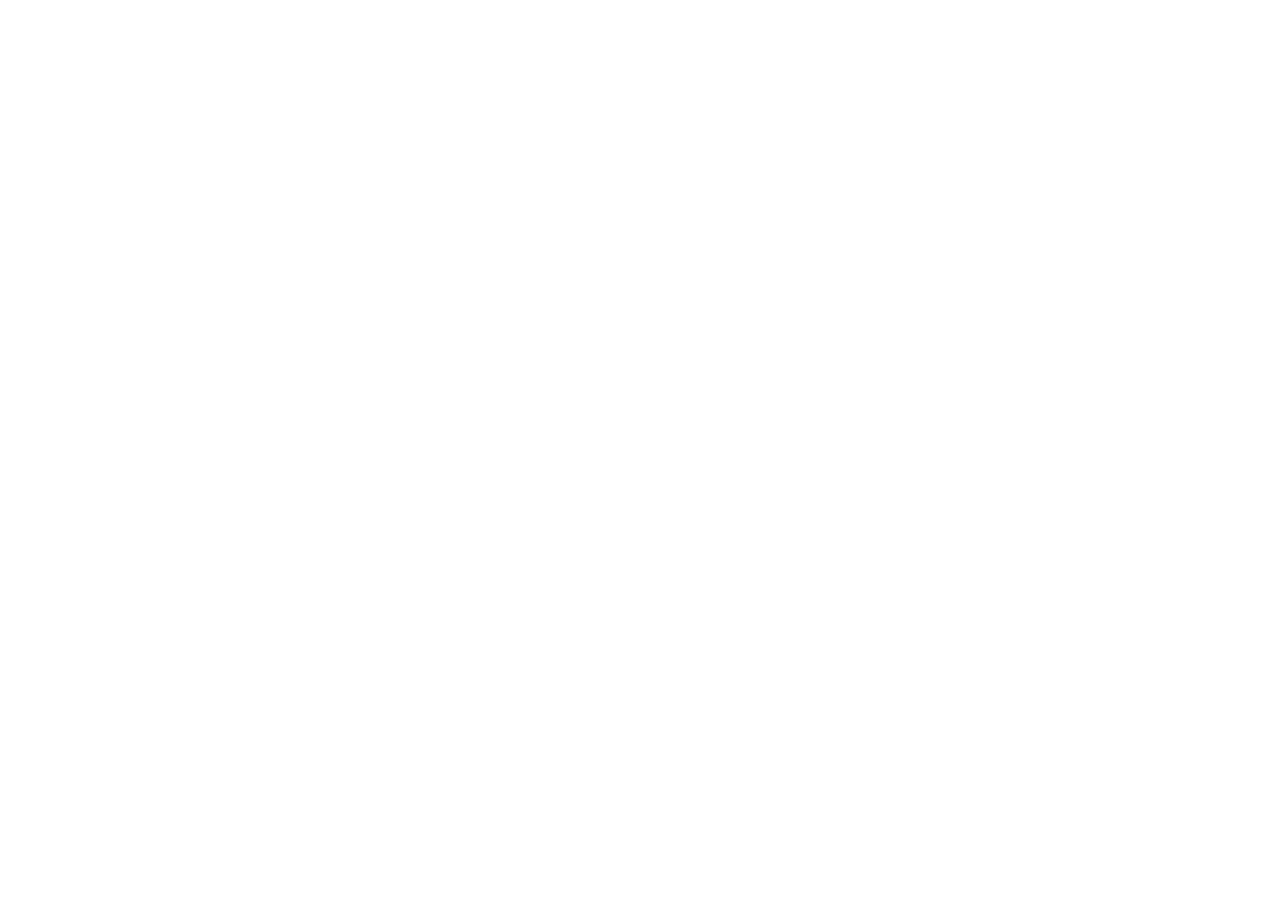
==== index.html @ 860779cf "Añadiendo data" ====
<!DOCTYPE html>
<html>
  <head>
    <meta charset="utf-8">
    <meta name="viewport" content="width=device-width, initial-scale=1, maximum-scale=1">
    <title></title>
    <link rel="stylesheet" href="https://maxcdn.bootstrapcdn.com/bootstrap/3.3.7/css/bootstrap.min.css" integrity="sha384-BVYiiSIFeK1dGmJRAkycuHAHRg32OmUcww7on3RYdg4Va+PmSTsz/K68vbdEjh4u"
    crossorigin="anonymous">
    <!--Import jQuery before bootstrap.css-->
    <link href="https://fonts.googleapis.com/css?family=Raleway:100,200,300,400,500,600,700" rel="stylesheet">
    <link rel="stylesheet" href="vendors/bootstrap/css/bootstrap.min.css">
    <link rel="stylesheet" href="assets/icons/font-awesome-4.7.0/css/font-awesome.min.css">
	  <link rel="stylesheet" href="css/main.css">
  </head>
  <body>


    <!--Import jQuery before bootstrap.js-->
    <script type="text/javascript" src="vendors/js/jquery-3.2.1.min.js"></script>
    <script type="text/javascript" src="vendors/bootstrap/js/bootstrap.min.js"></script>
    <script type="text/javascript" src="js/app.js"></script>
  </body>
</html>
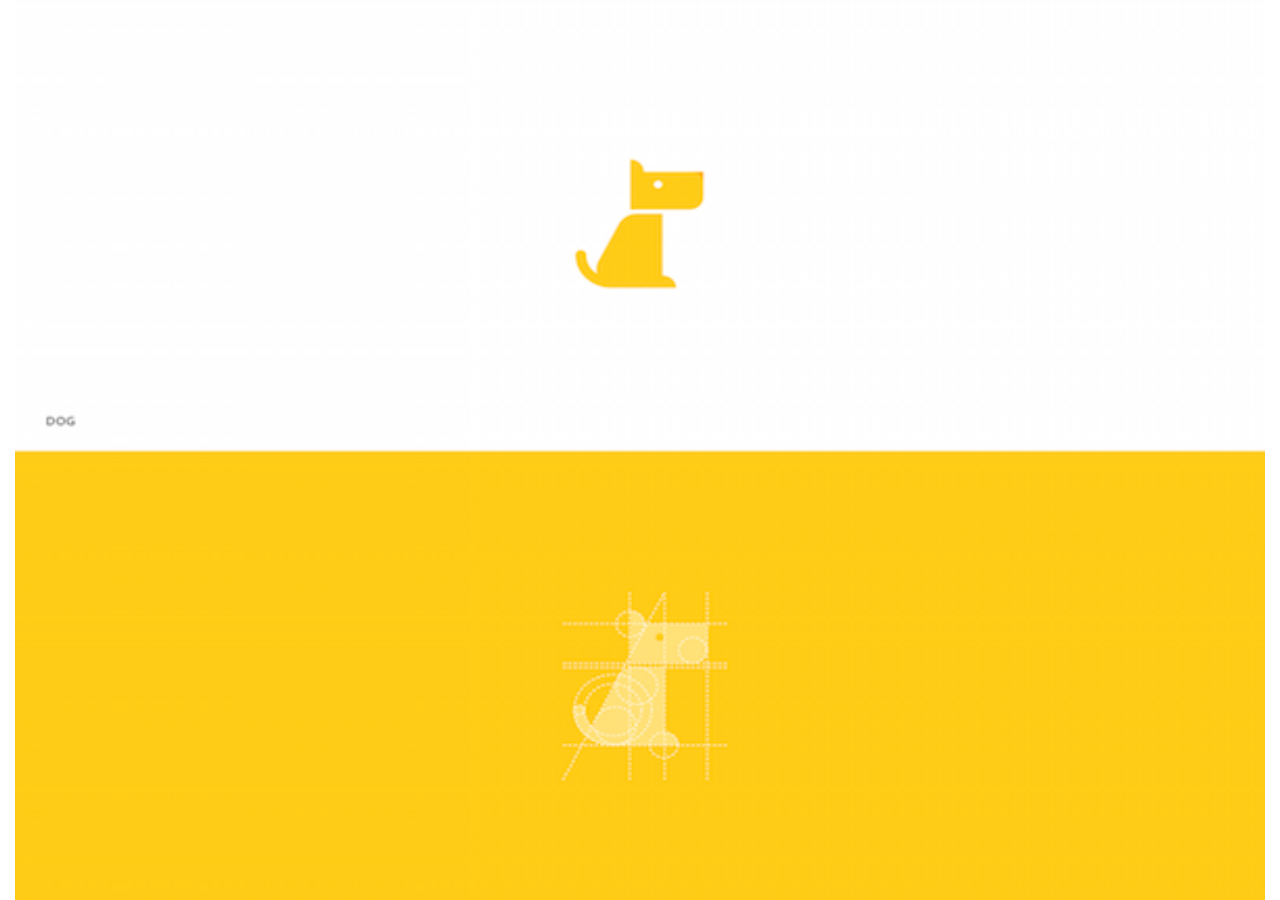
==== commit f4faf3ae: "última actialización antes 1:00pm" ====
--- a/index.html
+++ b/index.html
@@ -13,7 +13,9 @@
 	  <link rel="stylesheet" href="css/main.css">
   </head>
   <body>
-
+    <div class="container-flex col-xs-12" id="splash">
+      <img class="img-splash" src="assets/images/splash.png" alt="">
+    </div>
 
     <!--Import jQuery before bootstrap.js-->
     <script type="text/javascript" src="vendors/js/jquery-3.2.1.min.js"></script>
--- a/css/main.css
+++ b/css/main.css
@@ -0,0 +1,34 @@
+/*css para la vista principal*/
+*{
+  box-sizing: border-box;
+  margin: 0;
+  padding: 0;
+}
+/*css para la vista splash*/
+.img-splash{
+  width: 100%;
+  height: 100vh;
+}
+/*css para la vista principal*/
+.nav-color{
+  height: 11vh;
+  background-image: url("../assets/images/fondo-nav.jpg");
+  background-repeat: no-repeat;
+  background-size: cover;
+  justify-content: flex-end;
+  background-position: center 50%;
+  border: none;
+}
+.logo-size{
+  height: 7vh;
+  margin: 0;
+}
+/*main*/
+.logo-central{
+
+}
+
+/*gallery*/
+.gallery-img{
+
+}
